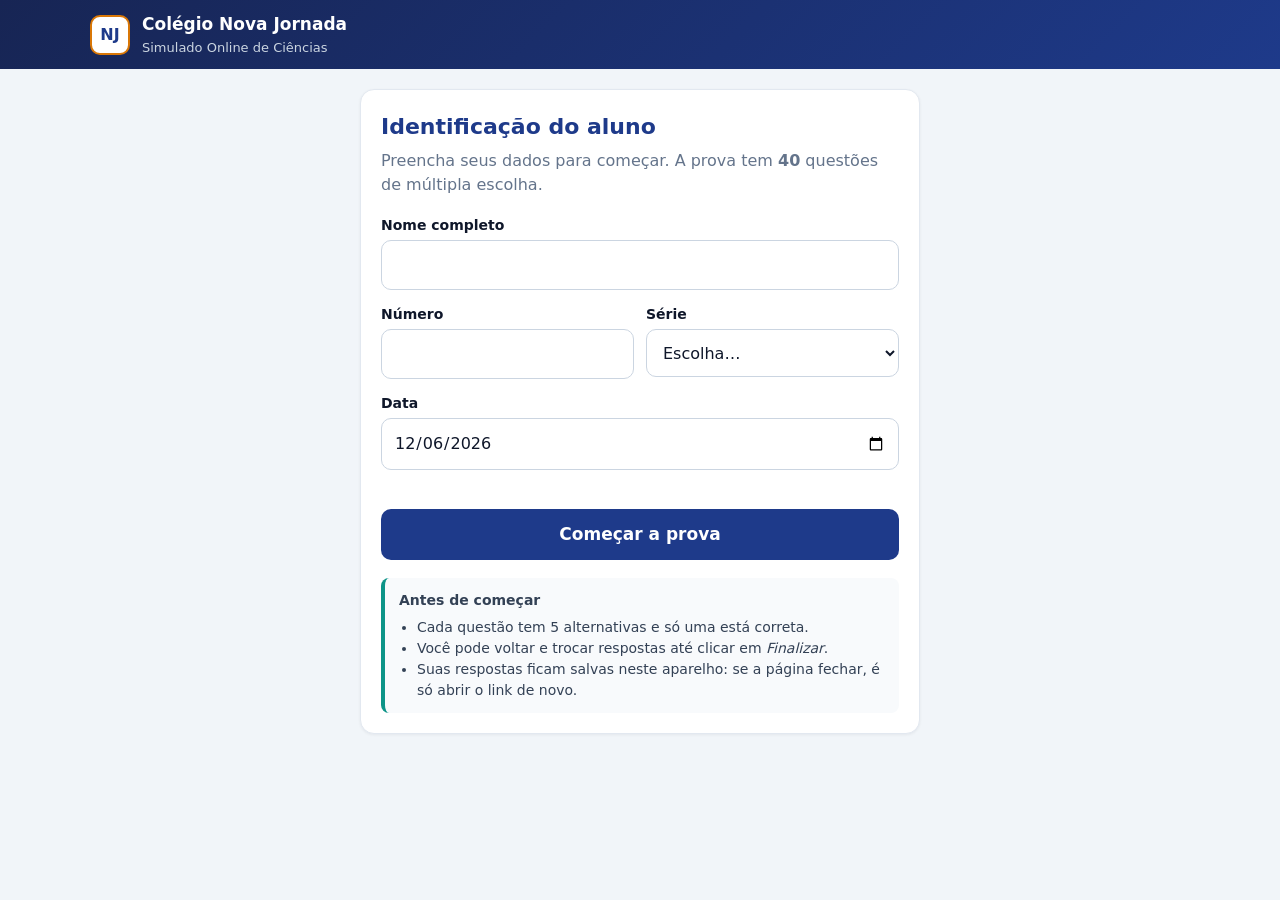
==== index.html @ 268bf5aa "Adiciona simulado online responsivo para os alunos Site estático (GitHub Pages) que sorteia 40 quest" ====
<!DOCTYPE html>
<html lang="pt-BR">
<head>
  <meta charset="UTF-8">
  <meta name="viewport" content="width=device-width, initial-scale=1.0">
  <meta name="robots" content="noindex">
  <title>Simulado Online</title>
  <link rel="stylesheet" href="simulado.css">
</head>
<body>
  <header class="topo">
    <div class="topo-conteudo">
      <div class="marca">
        <div class="logo" aria-hidden="true">NJ</div>
        <div>
          <div class="escola" id="nomeEscola">Colégio</div>
          <div class="subtitulo" id="tituloSimulado">Simulado Online</div>
        </div>
      </div>
      <div class="aluno-topo" id="alunoTopo" hidden></div>
    </div>
  </header>

  <main>
    <!-- TELA 1: IDENTIFICAÇÃO -->
    <section id="telaInicio" class="tela">
      <div class="cartao">
        <h1>Identificação do aluno</h1>
        <p class="ajuda">Preencha seus dados para começar. A prova tem <strong id="totalQuestoesInfo">40</strong> questões de múltipla escolha.</p>
        <form id="formInicio" novalidate>
          <label class="campo">
            <span>Nome completo</span>
            <input type="text" id="nome" autocomplete="name" required maxlength="100">
          </label>
          <div class="linha-campos">
            <label class="campo">
              <span>Número</span>
              <input type="number" id="numero" inputmode="numeric" min="1" max="99" required>
            </label>
            <label class="campo">
              <span>Série</span>
              <select id="serie" required>
                <option value="">Escolha…</option>
              </select>
            </label>
          </div>
          <label class="campo">
            <span>Data</span>
            <input type="date" id="data" required>
          </label>
          <p class="erro" id="erroInicio" role="alert"></p>
          <button type="submit" class="btn btn-primario btn-grande">Começar a prova</button>
        </form>
        <div class="instrucoes">
          <strong>Antes de começar</strong>
          <ul>
            <li>Cada questão tem 5 alternativas e só uma está correta.</li>
            <li>Você pode voltar e trocar respostas até clicar em <em>Finalizar</em>.</li>
            <li>Suas respostas ficam salvas neste aparelho: se a página fechar, é só abrir o link de novo.</li>
          </ul>
        </div>
      </div>
      <div class="cartao retomar" id="cartaoRetomar" hidden>
        <p id="textoRetomar"></p>
        <div class="acoes">
          <button type="button" class="btn btn-primario" id="btnRetomar">Continuar prova</button>
          <button type="button" class="btn btn-secundario" id="btnDescartar">Começar outra</button>
        </div>
      </div>
    </section>

    <!-- TELA 2: PROVA -->
    <section id="telaProva" class="tela" hidden>
      <div class="barra-progresso" aria-hidden="true"><div id="progresso"></div></div>
      <div class="prova-layout">
        <article class="cartao questao" id="questao" aria-live="polite"></article>
        <aside class="cartao painel">
          <div class="painel-titulo">
            <strong>Cartão-resposta</strong>
            <span id="contadorRespondidas">0/40</span>
          </div>
          <div class="grade" id="grade"></div>
          <button type="button" class="btn btn-finalizar" id="btnFinalizar">Finalizar prova</button>
        </aside>
      </div>
      <nav class="navegacao">
        <button type="button" class="btn btn-secundario" id="btnAnterior">‹ Anterior</button>
        <button type="button" class="btn btn-primario" id="btnProxima">Próxima ›</button>
      </nav>
    </section>

    <!-- TELA 3: RESULTADO -->
    <section id="telaResultado" class="tela" hidden>
      <div class="cartao resultado-resumo">
        <h1>Prova finalizada</h1>
        <div id="dadosAluno" class="dados-aluno"></div>
        <div class="placar">
          <div><span class="placar-valor" id="nota">0,0</span><span class="placar-rotulo">nota (0 a 10)</span></div>
          <div><span class="placar-valor" id="acertos">0</span><span class="placar-rotulo">acertos</span></div>
        </div>
        <p class="envio" id="statusEnvio"></p>
        <div class="acoes">
          <button type="button" class="btn btn-secundario" id="btnReenviar" hidden>Tentar enviar de novo</button>
          <button type="button" class="btn btn-secundario" id="btnImprimir">Imprimir / salvar PDF</button>
          <button type="button" class="btn btn-secundario" id="btnNovaProva">Nova prova</button>
        </div>
      </div>
      <div id="gabarito"></div>
    </section>

    <p class="carregando" id="carregando">Carregando questões…</p>
  </main>

  <dialog id="dialogo">
    <form method="dialog">
      <p id="dialogoTexto"></p>
      <div class="acoes">
        <button value="nao" class="btn btn-secundario">Voltar</button>
        <button value="sim" class="btn btn-primario">Finalizar</button>
      </div>
    </form>
  </dialog>

  <script src="config.js"></script>
  <script src="simulado.js"></script>
</body>
</html>
---- simulado.css ----
:root {
  --primaria: #1e3a8a;
  --primaria-escura: #172554;
  --destaque: #0d9488;
  --ouro: #d97706;
  --fundo: #f1f5f9;
  --cartao: #ffffff;
  --texto: #0f172a;
  --suave: #64748b;
  --borda: #e2e8f0;
  --certo: #16a34a;
  --certo-fundo: #f0fdf4;
  --errado: #dc2626;
  --errado-fundo: #fef2f2;
  --marcado: #dbeafe;
}

* { box-sizing: border-box; margin: 0; padding: 0; }

body {
  font-family: system-ui, -apple-system, "Segoe UI", Roboto, Helvetica, Arial, sans-serif;
  background: var(--fundo);
  color: var(--texto);
  line-height: 1.5;
  font-size: 16px;
  -webkit-text-size-adjust: 100%;
}

[hidden] { display: none !important; }

.topo {
  background: linear-gradient(135deg, var(--primaria-escura), var(--primaria));
  color: #fff;
  padding: 12px 16px;
}
.topo-conteudo {
  max-width: 1100px; margin: 0 auto;
  display: flex; justify-content: space-between; align-items: center; gap: 12px; flex-wrap: wrap;
}
.marca { display: flex; align-items: center; gap: 12px; }
.logo {
  width: 40px; height: 40px; border-radius: 10px; background: #fff; color: var(--primaria);
  display: flex; align-items: center; justify-content: center; font-weight: 900;
  border: 2px solid var(--ouro); flex-shrink: 0;
}
.escola { font-weight: 800; font-size: 17px; }
.subtitulo { font-size: 13px; color: #cbd5e1; }
.aluno-topo { font-size: 13px; color: #e2e8f0; text-align: right; }

main { max-width: 1100px; margin: 20px auto; padding: 0 16px 96px; }

.cartao {
  background: var(--cartao); border: 1px solid var(--borda); border-radius: 14px;
  padding: 20px; box-shadow: 0 1px 3px rgba(15, 23, 42, .06);
}
#telaInicio .cartao { max-width: 560px; margin: 0 auto 16px; }

h1 { font-size: 22px; color: var(--primaria); margin-bottom: 6px; }
.ajuda { color: var(--suave); margin-bottom: 18px; }

.campo { display: block; margin-bottom: 14px; flex: 1; min-width: 0; }
.campo span { display: block; font-weight: 600; font-size: 14px; margin-bottom: 4px; }
.campo input, .campo select {
  width: 100%; font: inherit; font-size: 16px; padding: 12px; border: 1px solid #cbd5e1;
  border-radius: 10px; background: #fff; color: var(--texto); min-height: 48px;
}
.campo input:focus, .campo select:focus { outline: 3px solid #bfdbfe; border-color: var(--primaria); }
.linha-campos { display: flex; gap: 12px; }
.erro { color: var(--errado); font-size: 14px; min-height: 1.2em; margin-bottom: 8px; }

.instrucoes {
  margin-top: 18px; padding: 12px 14px; background: #f8fafc; border-left: 4px solid var(--destaque);
  border-radius: 8px; font-size: 14px; color: #334155;
}
.instrucoes ul { margin: 6px 0 0 18px; }

.btn {
  font: inherit; font-weight: 700; border-radius: 10px; padding: 12px 18px; cursor: pointer;
  border: 1px solid transparent; min-height: 48px; touch-action: manipulation;
}
.btn:disabled { opacity: .4; cursor: default; }
.btn-primario { background: var(--primaria); color: #fff; }
.btn-primario:hover:not(:disabled) { background: var(--primaria-escura); }
.btn-secundario { background: #fff; color: var(--primaria); border-color: #cbd5e1; }
.btn-secundario:hover:not(:disabled) { background: #f8fafc; }
.btn-grande { width: 100%; font-size: 17px; }
.btn-finalizar { width: 100%; margin-top: 14px; background: var(--destaque); color: #fff; }
.acoes { display: flex; gap: 10px; flex-wrap: wrap; margin-top: 12px; }
.acoes .btn { flex: 1 1 160px; }

.retomar { border-color: var(--ouro); background: #fffbeb; }

/* PROVA */
.barra-progresso { height: 6px; background: var(--borda); border-radius: 3px; margin-bottom: 14px; overflow: hidden; }
#progresso { height: 100%; width: 0; background: var(--destaque); transition: width .25s; }

.prova-layout { display: grid; grid-template-columns: 1fr 300px; gap: 16px; align-items: start; }

.questao-cabecalho { display: flex; justify-content: space-between; gap: 8px; flex-wrap: wrap; margin-bottom: 10px; }
.questao-numero { font-weight: 800; color: var(--primaria); font-size: 18px; }
.questao-tag { font-size: 12px; color: var(--suave); background: #f1f5f9; padding: 3px 8px; border-radius: 999px; }
.enunciado { font-size: 17px; margin-bottom: 16px; white-space: pre-line; }

.alternativas { list-style: none; display: grid; gap: 10px; }
.alternativa {
  display: flex; gap: 12px; align-items: flex-start; width: 100%; text-align: left;
  font: inherit; font-size: 16px; color: var(--texto); background: #fff;
  border: 2px solid var(--borda); border-radius: 12px; padding: 12px 14px; cursor: pointer;
  min-height: 52px; touch-action: manipulation;
}
.alternativa:hover { border-color: #93c5fd; }
.alternativa .letra {
  flex-shrink: 0; width: 30px; height: 30px; border-radius: 50%; border: 2px solid #94a3b8;
  display: flex; align-items: center; justify-content: center; font-weight: 800; font-size: 14px; color: #475569;
}
.alternativa[aria-checked="true"] { border-color: var(--primaria); background: var(--marcado); }
.alternativa[aria-checked="true"] .letra { background: var(--primaria); border-color: var(--primaria); color: #fff; }

.painel { position: sticky; top: 12px; }
.painel-titulo { display: flex; justify-content: space-between; margin-bottom: 12px; font-size: 15px; }
.grade { display: grid; grid-template-columns: repeat(5, 1fr); gap: 6px; }
.grade button {
  font: inherit; font-size: 13px; font-weight: 700; padding: 8px 0; border-radius: 8px; cursor: pointer;
  border: 1px solid #cbd5e1; background: #fff; color: #475569; min-height: 38px;
}
.grade button.respondida { background: var(--primaria); color: #fff; border-color: var(--primaria); }
.grade button.atual { outline: 3px solid var(--ouro); outline-offset: 1px; }

.navegacao {
  position: fixed; left: 0; right: 0; bottom: 0; background: rgba(255,255,255,.97);
  border-top: 1px solid var(--borda); padding: 10px 16px calc(10px + env(safe-area-inset-bottom));
  display: flex; gap: 10px; justify-content: center; z-index: 10;
}
.navegacao .btn { flex: 1; max-width: 260px; }

/* RESULTADO */
.resultado-resumo { text-align: center; margin-bottom: 16px; }
.dados-aluno { color: var(--suave); margin-bottom: 14px; }
.placar { display: flex; justify-content: center; gap: 40px; margin: 10px 0 14px; flex-wrap: wrap; }
.placar-valor { display: block; font-size: 44px; font-weight: 900; color: var(--primaria); line-height: 1.1; }
.placar-rotulo { font-size: 13px; color: var(--suave); }
.envio { font-size: 14px; padding: 8px 12px; border-radius: 8px; display: inline-block; }
.envio.ok { background: var(--certo-fundo); color: #166534; }
.envio.falha { background: var(--errado-fundo); color: #991b1b; }
.envio.info { background: #f1f5f9; color: #475569; }

.item-gabarito { margin-bottom: 12px; border-left: 5px solid var(--errado); }
.item-gabarito.correta { border-left-color: var(--certo); }
.item-gabarito .alternativa { cursor: default; padding: 8px 12px; min-height: 0; font-size: 15px; }
.item-gabarito .alternativa:hover { border-color: var(--borda); }
.alternativa.e-correta { border-color: var(--certo); background: var(--certo-fundo); }
.alternativa.e-errada { border-color: var(--errado); background: var(--errado-fundo); }
.situacao { font-weight: 700; font-size: 14px; }
.situacao.ok { color: var(--certo); }
.situacao.nok { color: var(--errado); }
.justificativa { margin-top: 12px; font-size: 14px; color: #334155; background: #f8fafc; padding: 10px 12px; border-radius: 8px; }

.carregando { text-align: center; color: var(--suave); padding: 40px 0; }

dialog { border: none; border-radius: 14px; padding: 20px; max-width: 420px; width: calc(100% - 32px); margin: auto; }
dialog::backdrop { background: rgba(15, 23, 42, .5); }

@media (max-width: 820px) {
  .prova-layout { grid-template-columns: 1fr; }
  .painel { position: static; }
  .grade { grid-template-columns: repeat(8, 1fr); }
}
@media (max-width: 420px) {
  .linha-campos { flex-direction: column; gap: 0; }
  .grade { grid-template-columns: repeat(5, 1fr); }
  .cartao { padding: 16px; }
  .enunciado { font-size: 16px; }
  .aluno-topo { text-align: left; }
}

@media print {
  .topo, .navegacao, .acoes, .envio { display: none !important; }
  body { background: #fff; }
  main { margin: 0; padding: 0; }
  .cartao { box-shadow: none; break-inside: avoid; }
}
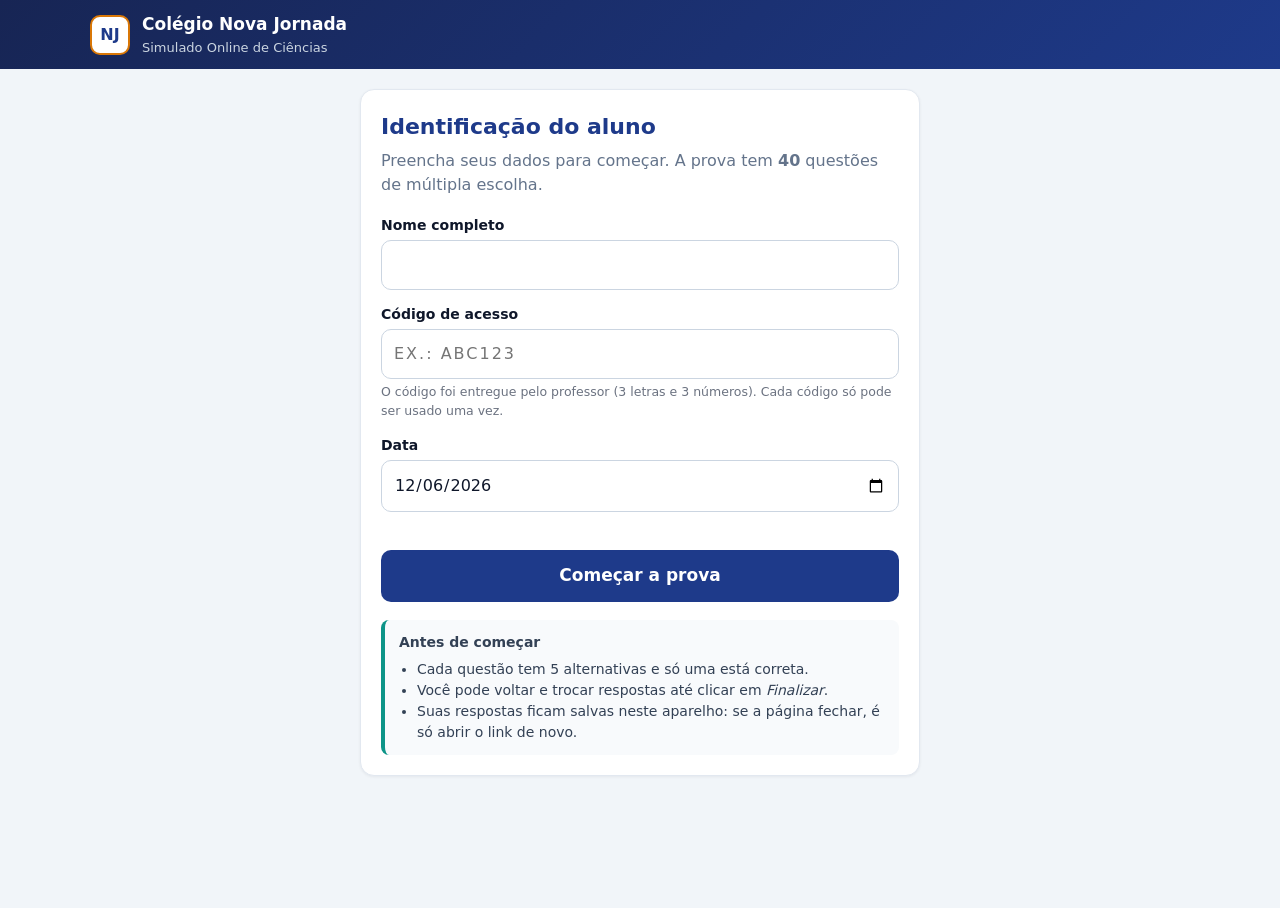
==== commit 8725bbe7: "Valida o acesso por código individual do aluno (um envio por código) O aluno informa nome, código e " ====
--- a/index.html
+++ b/index.html
@@ -32,18 +32,12 @@
             <span>Nome completo</span>
             <input type="text" id="nome" autocomplete="name" required maxlength="100">
           </label>
-          <div class="linha-campos">
-            <label class="campo">
-              <span>Número</span>
-              <input type="number" id="numero" inputmode="numeric" min="1" max="99" required>
-            </label>
-            <label class="campo">
-              <span>Série</span>
-              <select id="serie" required>
-                <option value="">Escolha…</option>
-              </select>
-            </label>
-          </div>
+          <label class="campo">
+            <span>Código de acesso</span>
+            <input type="text" id="codigo" autocomplete="off" autocapitalize="characters" spellcheck="false"
+                   maxlength="12" placeholder="Ex.: ABC123" required>
+            <small class="dica">O código foi entregue pelo professor (3 letras e 3 números). Cada código só pode ser usado uma vez.</small>
+          </label>
           <label class="campo">
             <span>Data</span>
             <input type="date" id="data" required>
@@ -101,11 +95,12 @@
         <p class="envio" id="statusEnvio"></p>
         <div class="acoes">
           <button type="button" class="btn btn-secundario" id="btnReenviar" hidden>Tentar enviar de novo</button>
-          <button type="button" class="btn btn-secundario" id="btnImprimir">Imprimir / salvar PDF</button>
+          <button type="button" class="btn btn-secundario" id="btnImprimir">Salvar minhas respostas (PDF)</button>
           <button type="button" class="btn btn-secundario" id="btnNovaProva">Nova prova</button>
         </div>
       </div>
       <div id="gabarito"></div>
+      <div id="minhasRespostas" class="so-impressao"></div>
     </section>
 
     <p class="carregando" id="carregando">Carregando questões…</p>
@@ -122,6 +117,7 @@
   </dialog>
 
   <script src="config.js"></script>
+  <script src="prova.js"></script>
   <script src="simulado.js"></script>
 </body>
 </html>
--- a/simulado.css
+++ b/simulado.css
@@ -66,6 +66,8 @@
 }
 .campo input:focus, .campo select:focus { outline: 3px solid #bfdbfe; border-color: var(--primaria); }
 .linha-campos { display: flex; gap: 12px; }
+.campo .dica { display: block; margin-top: 4px; font-size: 12.5px; color: #6b7280; }
+#codigo { text-transform: uppercase; letter-spacing: 2px; }
 .erro { color: var(--errado); font-size: 14px; min-height: 1.2em; margin-bottom: 8px; }
 
 .instrucoes {
@@ -173,7 +175,24 @@
   .aluno-topo { text-align: left; }
 }
 
+.so-impressao { display: none; }
+
 @media print {
+  body.imprimindo-respostas .topo,
+  body.imprimindo-respostas .navegacao,
+  body.imprimindo-respostas .carregando,
+  body.imprimindo-respostas .tela { display: none !important; }
+  body.imprimindo-respostas main { display: block; }
+  body.imprimindo-respostas #telaResultado { display: block !important; }
+  body.imprimindo-respostas #telaResultado > :not(#minhasRespostas) { display: none !important; }
+  body.imprimindo-respostas .so-impressao { display: block; }
+  .so-impressao h1 { font-size: 16px; }
+  .so-impressao .dados-aluno { font-size: 12px; margin-bottom: 6px; }
+  .copia-questao { break-inside: avoid; margin: 10px 0; font-size: 12px; }
+  .copia-questao .enunciado { font-size: 12.5px; font-weight: 600; margin-bottom: 4px; white-space: pre-line; }
+  .copia-alt { margin-left: 14px; margin-bottom: 2px; }
+  .copia-alt.marcada { font-weight: 800; }
+  .copia-branco { margin-left: 14px; font-style: italic; color: #64748b; }
   .topo, .navegacao, .acoes, .envio { display: none !important; }
   body { background: #fff; }
   main { margin: 0; padding: 0; }
